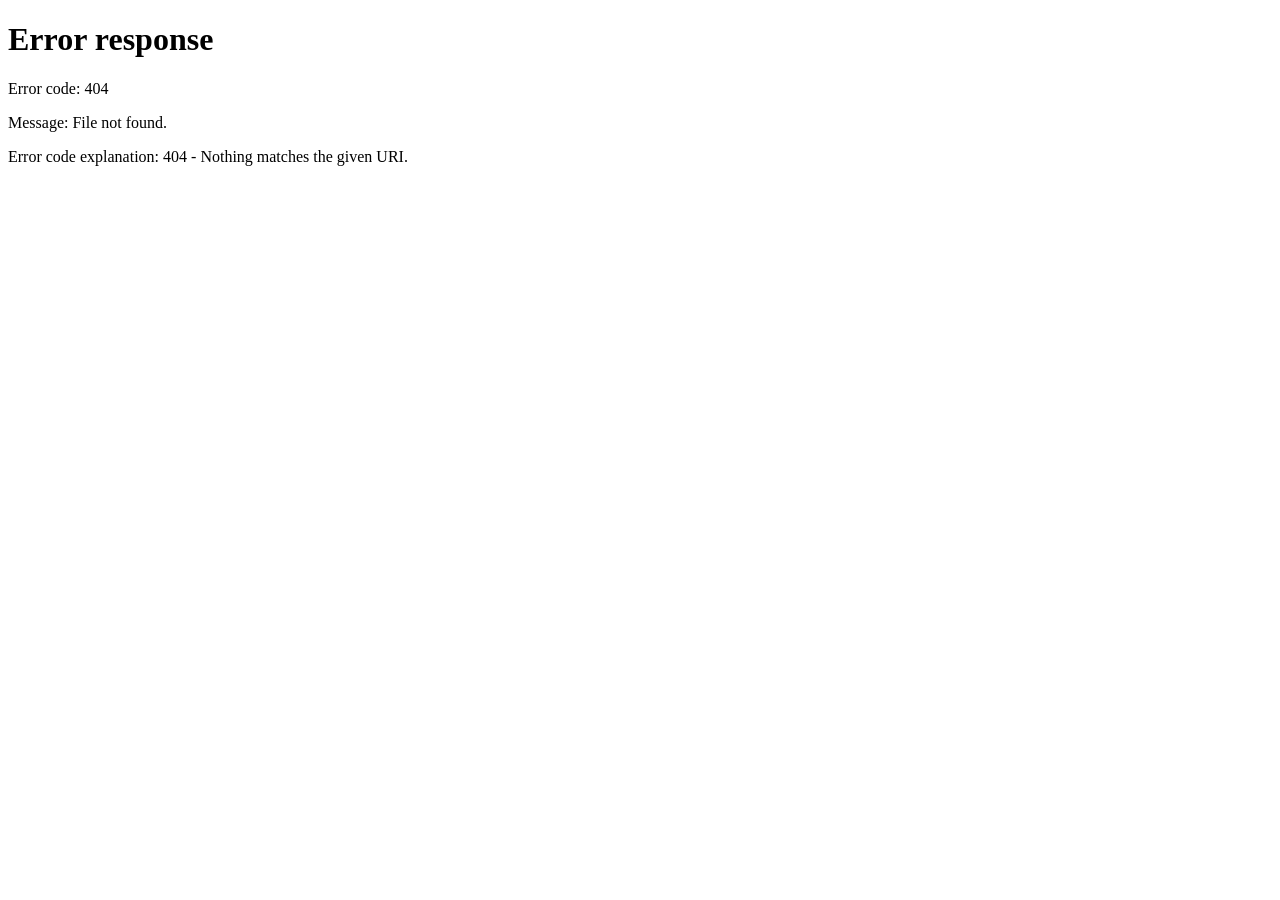
==== index.html @ eb87e4f2 "index.html" ====
<!DOCTYPE html>
<html lang="en">
<head>
  <meta charset="UTF-8">
  <meta http-equiv="refresh" content="0; URL=hangar.html">
  <title>Redirecting...</title>
</head>
<body>
  <p>Redirecting to The Hangar...</p>
</body>
</html>
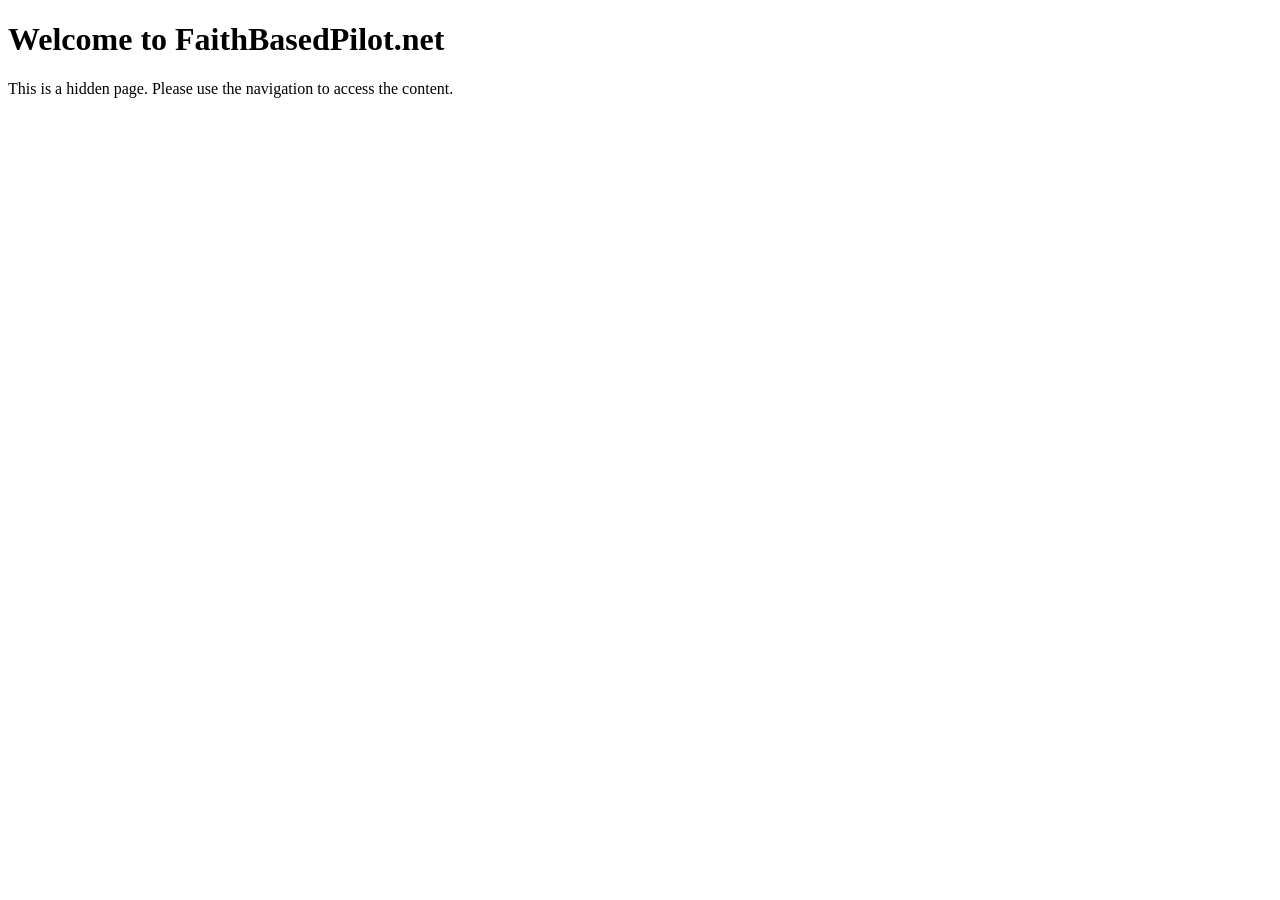
==== commit c379c9a2: "index.html" ====
--- a/index.html
+++ b/index.html
@@ -2,10 +2,14 @@
 <html lang="en">
 <head>
   <meta charset="UTF-8">
-  <meta http-equiv="refresh" content="0; URL=hangar.html">
-  <title>Redirecting...</title>
+  <meta name="viewport" content="width=device-width, initial-scale=1.0">
+  <title>Faith Based Pilot - Home</title>
+  <link rel="stylesheet" href="style.css">
 </head>
 <body>
-  <p>Redirecting to The Hangar...</p>
+  <main>
+    <h1>Welcome to FaithBasedPilot.net</h1>
+    <p>This is a hidden page. Please use the navigation to access the content.</p>
+  </main>
 </body>
 </html>
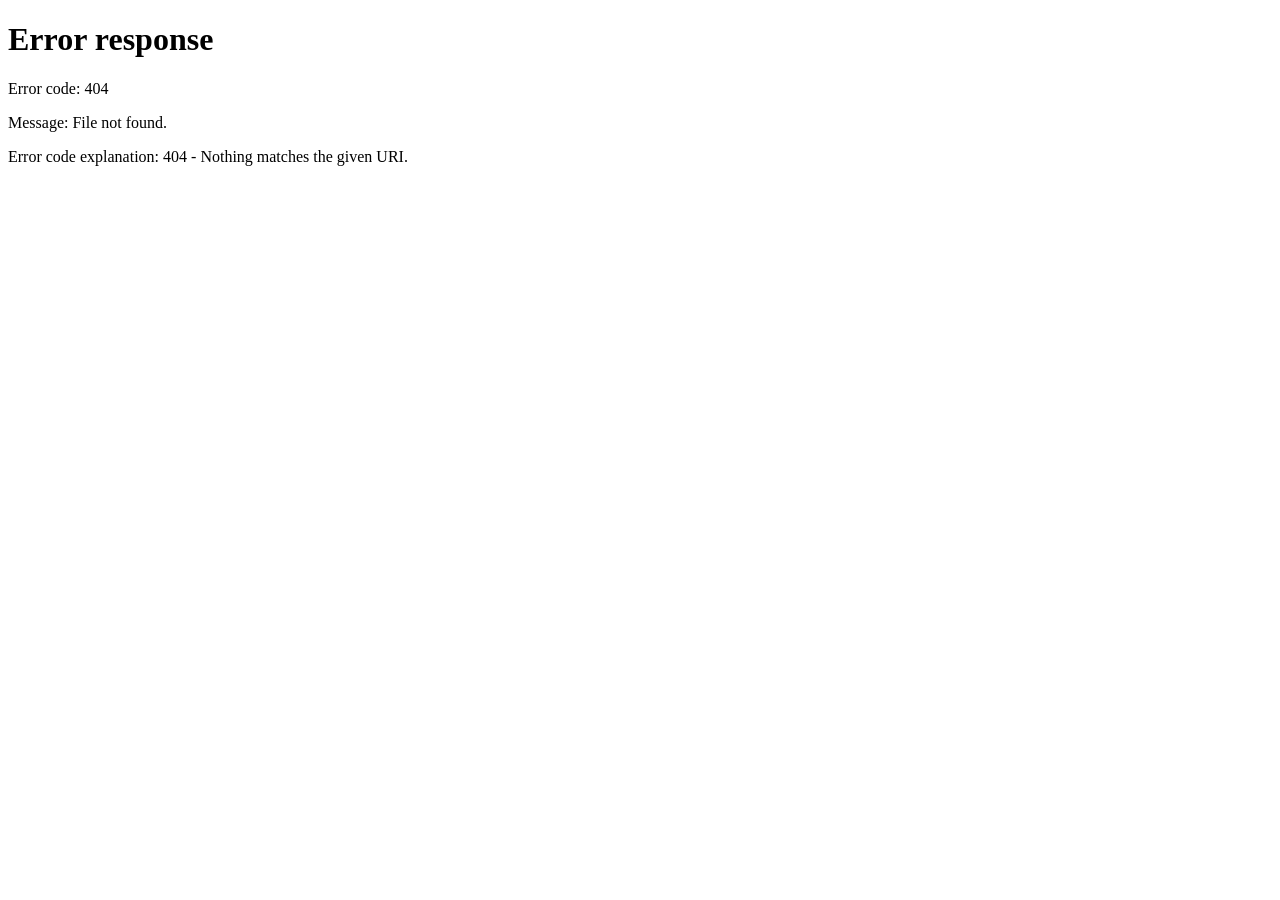
==== commit 0be84f60: "index.html" ====
--- a/index.html
+++ b/index.html
@@ -1,15 +1,10 @@
 <!DOCTYPE html>
 <html lang="en">
-<head>
-  <meta charset="UTF-8">
-  <meta name="viewport" content="width=device-width, initial-scale=1.0">
-  <title>Faith Based Pilot - Home</title>
-  <link rel="stylesheet" href="style.css">
-</head>
-<body>
-  <main>
-    <h1>Welcome to FaithBasedPilot.net</h1>
-    <p>This is a hidden page. Please use the navigation to access the content.</p>
-  </main>
-</body>
+  <head>
+    <meta http-equiv="refresh" content="0; url=fbp.html" />
+    <title>Redirecting...</title>
+  </head>
+  <body>
+    If you are not redirected automatically, <a href="fbp.html">click here</a>.
+  </body>
 </html>
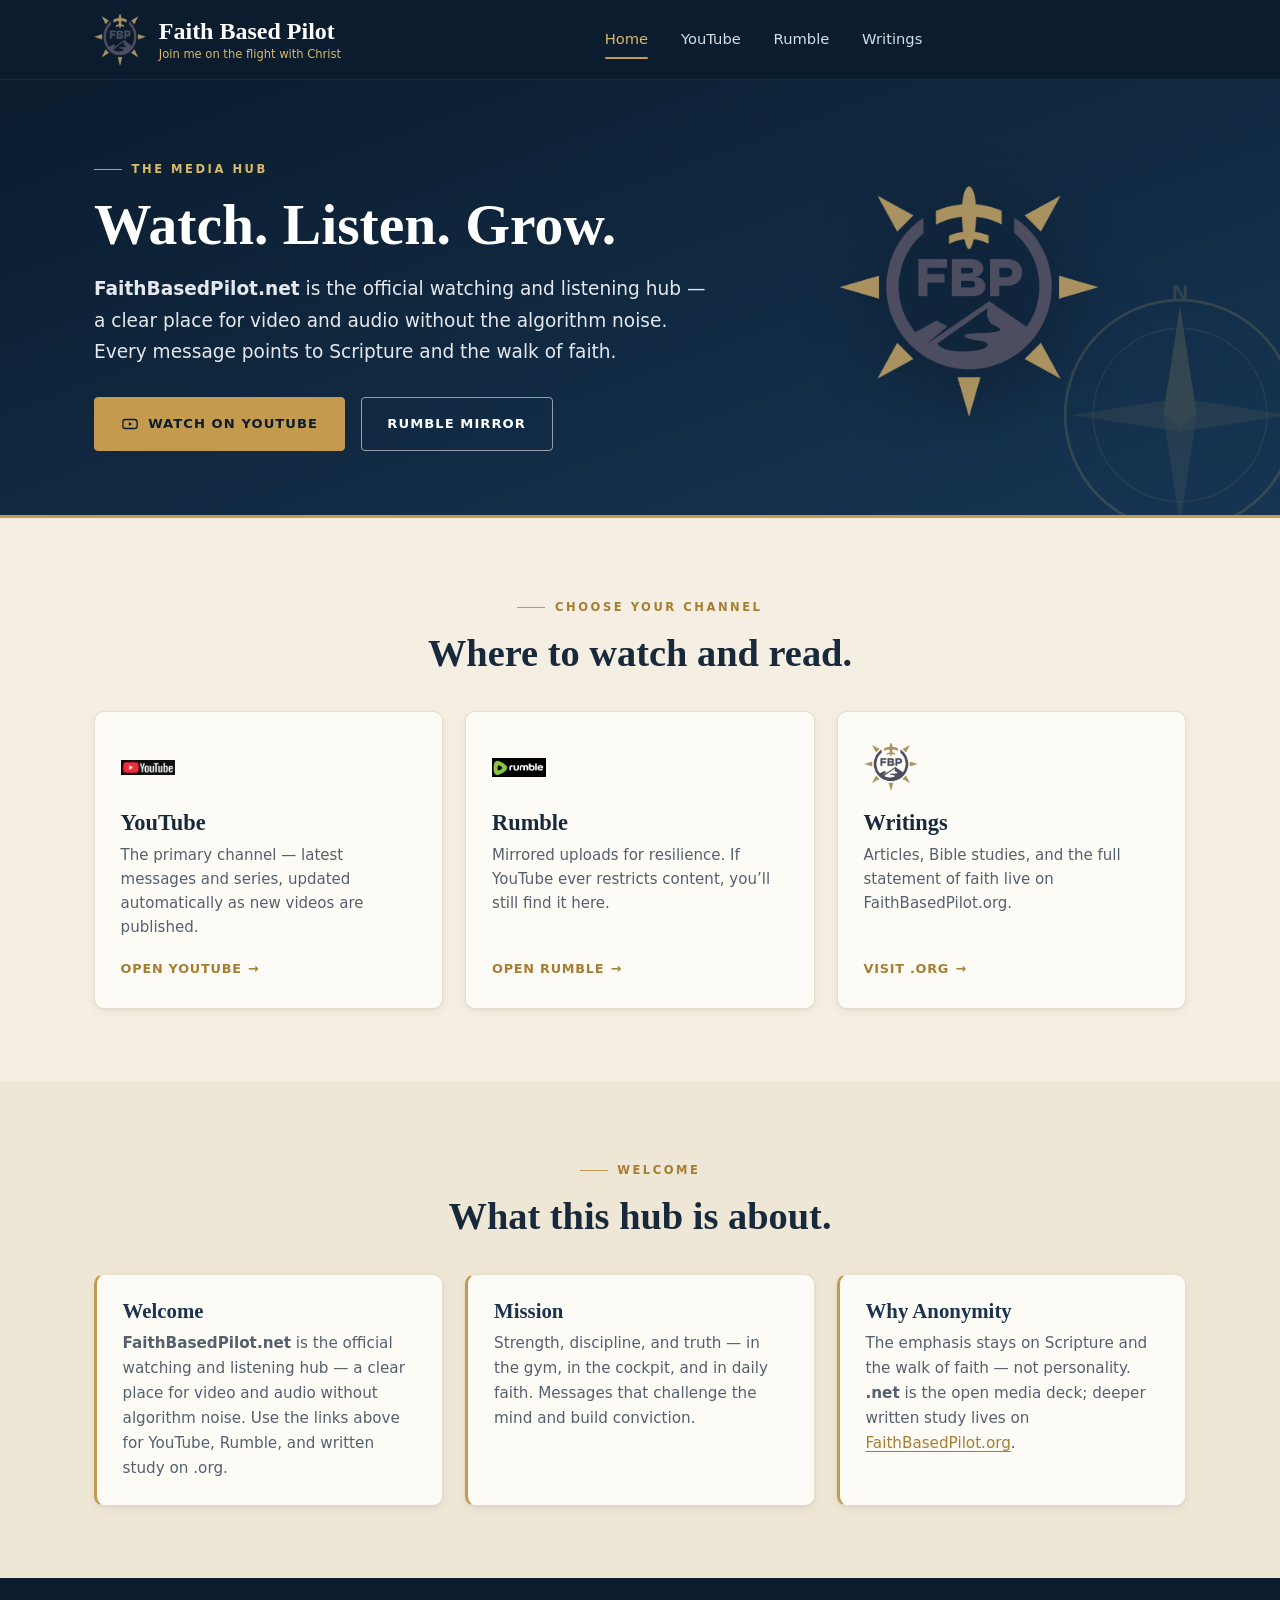
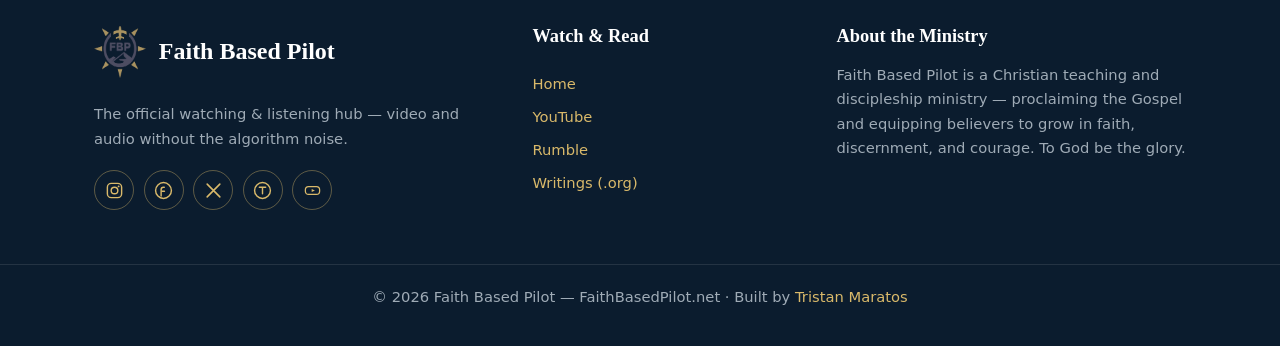
==== commit 01201d51: "Redesign: navy/gold/cream media hub; preserve video automation + all embeds" ====
--- a/index.html
+++ b/index.html
@@ -1,8 +1,9 @@
 <!DOCTYPE html>
 <html lang="en">
   <head>
+    <meta charset="UTF-8" />
     <meta http-equiv="refresh" content="0; url=fbp.html" />
-    <title>Redirecting...</title>
+    <title>Redirecting…</title>
   </head>
   <body>
     If you are not redirected automatically, <a href="fbp.html">click here</a>.
